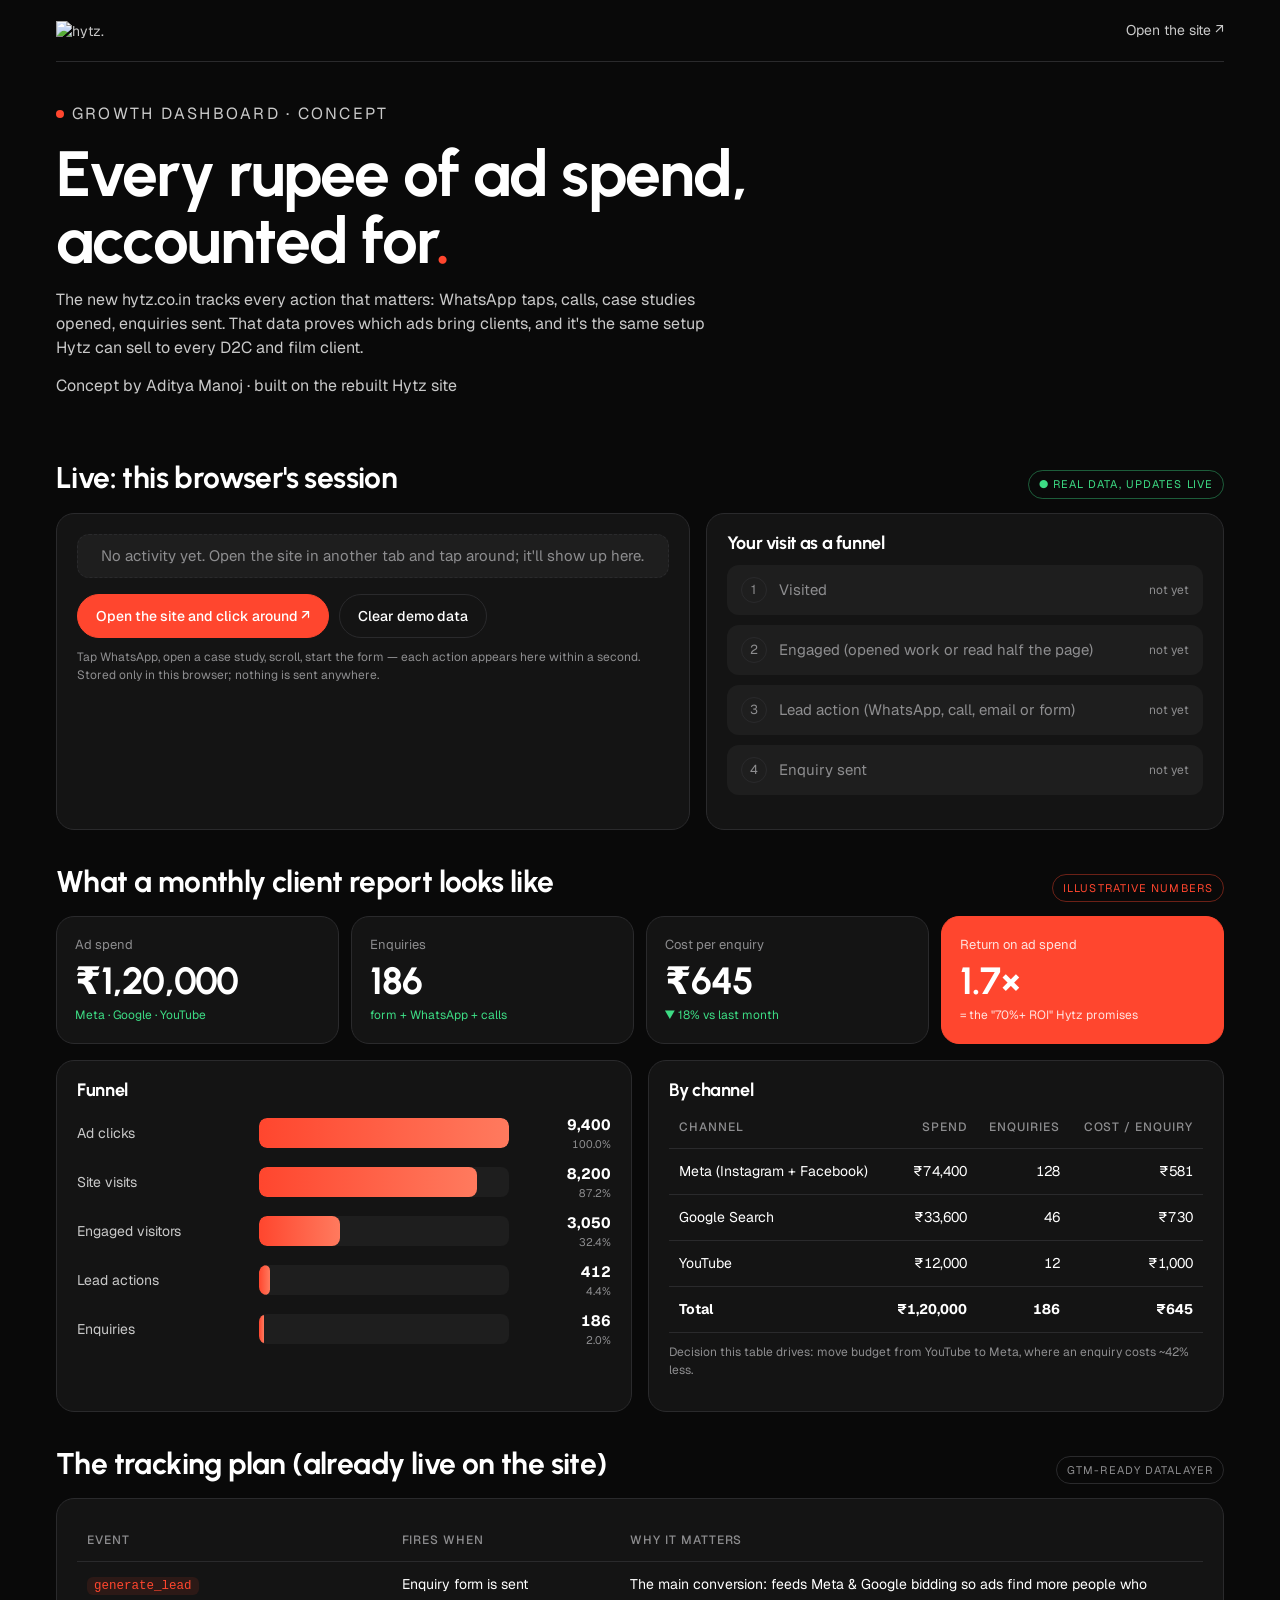
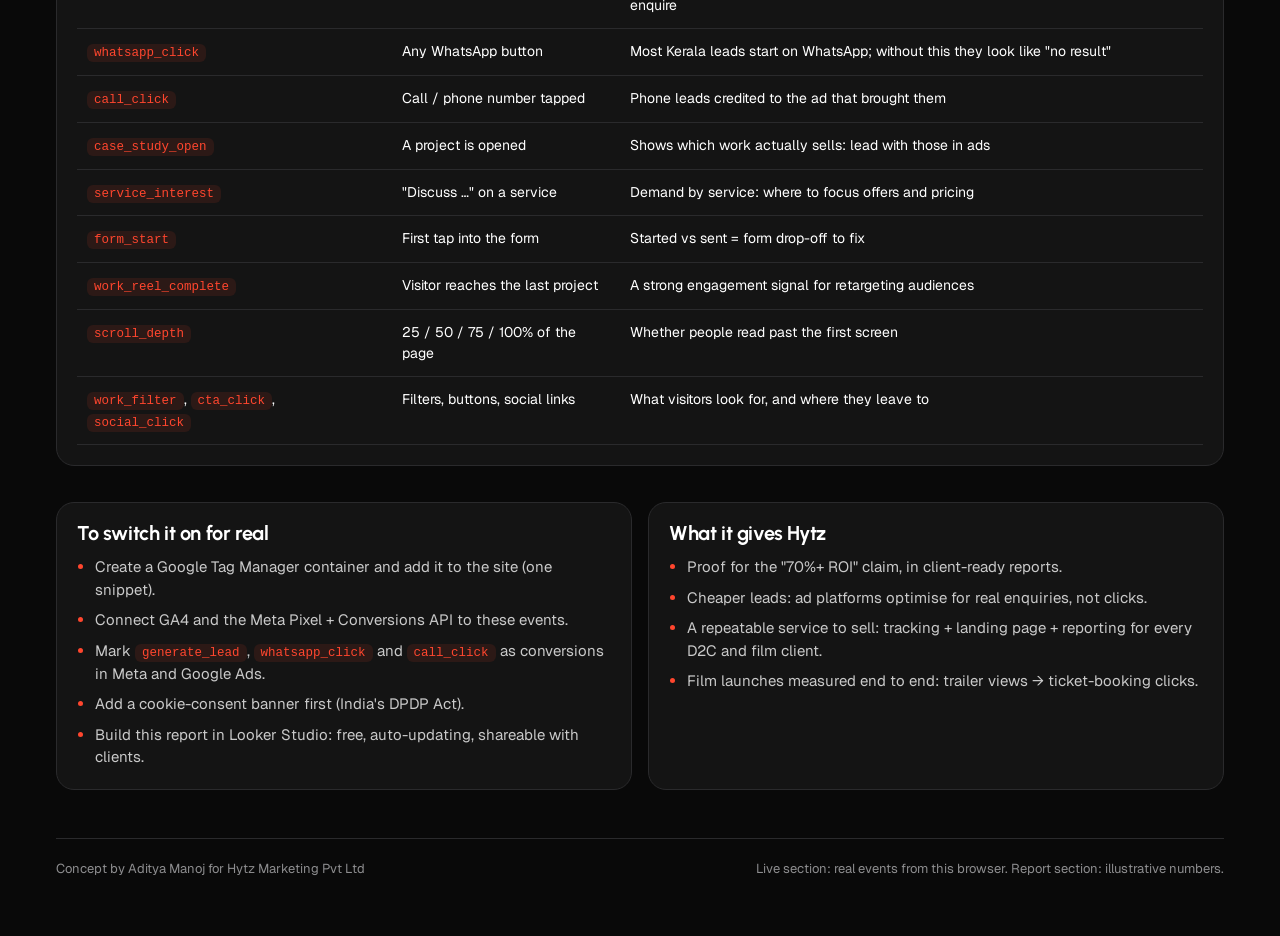
==== hytz-v2/growth/index.html @ fd7b6309 "Add event tracking and a growth dashboard concept page - main.js: track() pushes key actions to wind" ====
<!doctype html>
<html lang="en">
<head>
  <meta charset="utf-8">
  <meta name="viewport" content="width=device-width, initial-scale=1, viewport-fit=cover">
  <title>Hytz Growth Dashboard (concept)</title>
  <meta name="description" content="Concept: performance tracking and reporting for Hytz campaigns.">
  <meta name="robots" content="noindex, nofollow">
  <meta name="theme-color" content="#090909">
  <link rel="icon" href="/favicon.svg" type="image/svg+xml">
  <link rel="preconnect" href="https://fonts.googleapis.com">
  <link rel="preconnect" href="https://fonts.gstatic.com" crossorigin>
  <link href="https://fonts.googleapis.com/css2?family=Geist:wght@400;500;600&family=Urbanist:wght@600;700;800&display=swap" rel="stylesheet">
  <style>
    :root {
      --ink: #090909; --ink-2: #141414; --ink-3: #1e1e1e; --line: #2a2a2c; --grey: #8d8d8f; --soft: #c9c9c9;
      --white: #fff; --accent: #ff462e; --ok: #3ddc84;
      --f-display: "Urbanist", system-ui, sans-serif; --f-body: "Geist", system-ui, sans-serif;
    }
    * { box-sizing: border-box; }
    body { margin: 0; background: var(--ink); color: var(--white); font: 400 15px/1.5 var(--f-body); -webkit-font-smoothing: antialiased; }
    a { color: inherit; }
    h1, h2, h3 { font-family: var(--f-display); margin: 0; letter-spacing: -.02em; line-height: 1.05; }
    .wrap { max-width: 1200px; margin: 0 auto; padding: 0 max(16px, env(safe-area-inset-left)) 64px; }

    .top { display: flex; align-items: center; justify-content: space-between; gap: 16px; padding: 20px 0; border-bottom: 1px solid var(--line); }
    .top img { height: 20px; width: auto; display: block; }
    .top a { text-decoration: none; font-size: 14px; color: var(--soft); }
    .top a:hover { color: var(--white); }

    .hero { padding: 40px 0 28px; display: grid; gap: 14px; }
    .eyebrow { font-size: 12px; letter-spacing: .14em; text-transform: uppercase; color: var(--accent); display: flex; align-items: center; gap: 8px; }
    .rec { width: 8px; height: 8px; border-radius: 50%; background: var(--accent); animation: rec 1.4s steps(1) infinite; }
    @keyframes rec { 50% { opacity: .2; } }
    .hero h1 { font-size: clamp(34px, 6vw, 64px); font-weight: 700; }
    .hero h1 .dot { color: var(--accent); }
    .hero p { color: var(--soft); max-width: 62ch; margin: 0; font-size: 16px; }
    .byline { font-size: 13px; color: var(--grey); }

    .section { margin-top: 36px; }
    .section-head { display: flex; align-items: baseline; justify-content: space-between; gap: 12px; flex-wrap: wrap; margin-bottom: 14px; }
    .section-head h2 { font-size: clamp(22px, 3vw, 30px); font-weight: 700; }
    .tag { font-size: 11px; letter-spacing: .1em; text-transform: uppercase; padding: 5px 10px; border-radius: 99px; border: 1px solid var(--line); color: var(--grey); white-space: nowrap; }
    .tag--live { border-color: rgba(61, 220, 132, .4); color: var(--ok); }
    .tag--demo { border-color: rgba(255, 70, 46, .4); color: var(--accent); }

    .card { background: var(--ink-2); border: 1px solid var(--line); border-radius: 18px; padding: 20px; }

    /* live session */
    .live { display: grid; grid-template-columns: minmax(0, 1.1fr) minmax(0, .9fr); gap: 16px; }
    .live__actions { display: flex; gap: 10px; flex-wrap: wrap; margin-top: 16px; }
    .btn { display: inline-flex; align-items: center; gap: 8px; min-height: 44px; padding: 0 18px; border-radius: 99px; border: 1px solid var(--line); background: transparent; color: var(--white); font: 500 14px var(--f-body); text-decoration: none; cursor: pointer; }
    .btn--accent { background: var(--accent); border-color: var(--accent); }
    .btn:hover { border-color: var(--white); }
    .feed { list-style: none; margin: 0; padding: 0; max-height: 360px; overflow: auto; display: grid; gap: 8px; }
    .feed li { display: grid; grid-template-columns: 34px 1fr auto; gap: 10px; align-items: center; padding: 10px 12px; border-radius: 12px; background: var(--ink-3); animation: in .4s ease; }
    @keyframes in { from { opacity: 0; transform: translateY(-6px); } }
    .feed .ico { width: 34px; height: 34px; border-radius: 10px; display: grid; place-items: center; background: #262628; font-size: 16px; }
    .feed .ico.is-lead { background: var(--accent); }
    .feed b { font-weight: 600; display: block; font-size: 14px; }
    .feed span { color: var(--grey); font-size: 12px; }
    .feed time { color: var(--grey); font-size: 12px; font-variant-numeric: tabular-nums; }
    .empty { color: var(--grey); padding: 20px; text-align: center; border: 1px dashed var(--line); border-radius: 12px; }

    .steps { display: grid; gap: 10px; }
    .step { display: flex; align-items: center; gap: 12px; padding: 12px 14px; border-radius: 12px; background: var(--ink-3); color: var(--grey); }
    .step i { width: 26px; height: 26px; border-radius: 50%; border: 1.5px solid var(--line); display: grid; place-items: center; font-style: normal; font-size: 13px; flex: none; }
    .step.is-done { color: var(--white); }
    .step.is-done i { background: var(--ok); border-color: var(--ok); color: var(--ink); }
    .step small { margin-left: auto; font-size: 12px; color: var(--grey); }
    .counts { display: flex; gap: 8px; flex-wrap: wrap; margin-top: 14px; }
    .counts span { font-size: 12px; padding: 5px 10px; border-radius: 99px; background: var(--ink-3); color: var(--soft); }

    /* KPIs */
    .kpis { display: grid; grid-template-columns: repeat(4, minmax(0, 1fr)); gap: 12px; }
    .kpi { padding: 18px; }
    .kpi p { margin: 0; color: var(--grey); font-size: 13px; }
    .kpi strong { display: block; font: 700 clamp(26px, 3.4vw, 38px)/1.1 var(--f-display); margin-top: 6px; letter-spacing: -.02em; }
    .kpi em { font-style: normal; font-size: 12px; color: var(--ok); }
    .kpi--hero { background: var(--accent); border-color: var(--accent); }
    .kpi--hero p, .kpi--hero em { color: rgba(255, 255, 255, .85); }

    /* funnel */
    .funnel { display: grid; gap: 10px; }
    .frow { display: grid; grid-template-columns: 170px 1fr 90px; gap: 12px; align-items: center; }
    .frow label { font-size: 14px; color: var(--soft); }
    .bar { height: 30px; border-radius: 8px; background: var(--ink-3); overflow: hidden; }
    .bar i { display: block; height: 100%; border-radius: 8px; background: linear-gradient(90deg, var(--accent), #ff7a5e); width: 0; transition: width 1s cubic-bezier(.2, .7, .1, 1); }
    .frow b { text-align: right; font-variant-numeric: tabular-nums; }
    .frow small { display: block; text-align: right; color: var(--grey); font-weight: 400; font-size: 11px; }

    table { width: 100%; border-collapse: collapse; font-size: 14px; }
    th, td { text-align: left; padding: 12px 10px; border-bottom: 1px solid var(--line); vertical-align: top; }
    th { color: var(--grey); font-weight: 500; font-size: 12px; text-transform: uppercase; letter-spacing: .08em; }
    td.num { text-align: right; font-variant-numeric: tabular-nums; }
    th.num { text-align: right; }
    code { font-size: 12.5px; color: var(--accent); background: rgba(255, 70, 46, .1); padding: 2px 7px; border-radius: 6px; white-space: nowrap; }
    .scroll-x { overflow-x: auto; }

    .grid2 { display: grid; grid-template-columns: repeat(2, minmax(0, 1fr)); gap: 16px; }
    ul.points { margin: 0; padding-left: 18px; color: var(--soft); display: grid; gap: 8px; }
    ul.points li::marker { color: var(--accent); }
    .note { margin-top: 10px; color: var(--grey); font-size: 12px; }

    footer { margin-top: 48px; padding-top: 20px; border-top: 1px solid var(--line); color: var(--grey); font-size: 13px; display: flex; justify-content: space-between; gap: 12px; flex-wrap: wrap; }

    @media (max-width: 860px) {
      .live, .grid2 { grid-template-columns: 1fr; }
      .kpis { grid-template-columns: repeat(2, minmax(0, 1fr)); }
      .frow { grid-template-columns: 110px 1fr 70px; }
    }
    @media (prefers-reduced-motion: reduce) { * { animation: none !important; transition: none !important; } }
  </style>
</head>
<body>
  <div class="wrap">
    <header class="top">
      <a href="/" aria-label="Hytz home"><img src="https://framerusercontent.com/images/5ZWQ4p34dkx8G4dbK6lMGBMvXO4.png" alt="hytz." width="554" height="110"></a>
      <a href="/" target="_blank" rel="noopener">Open the site ↗</a>
    </header>

    <section class="hero">
      <p class="eyebrow"><span class="rec" aria-hidden="true"></span> Growth dashboard · concept</p>
      <h1>Every rupee of ad spend,<br>accounted for<span class="dot">.</span></h1>
      <p>The new hytz.co.in tracks every action that matters: WhatsApp taps, calls, case studies opened, enquiries sent. That data proves which ads bring clients, and it's the same setup Hytz can sell to every D2C and film client.</p>
      <p class="byline">Concept by Aditya Manoj · built on the rebuilt Hytz site</p>
    </section>

    <!-- 1. LIVE -->
    <section class="section">
      <div class="section-head">
        <h2>Live: this browser's session</h2>
        <span class="tag tag--live">● Real data, updates live</span>
      </div>
      <div class="live">
        <div class="card">
          <ul class="feed" data-feed></ul>
          <div class="live__actions">
            <a class="btn btn--accent" href="/" target="_blank" rel="noopener">Open the site and click around ↗</a>
            <button class="btn" type="button" data-clear>Clear demo data</button>
          </div>
          <p class="note">Tap WhatsApp, open a case study, scroll, start the form — each action appears here within a second. Stored only in this browser; nothing is sent anywhere.</p>
        </div>
        <div class="card">
          <h3 style="font-size:18px;margin-bottom:12px">Your visit as a funnel</h3>
          <div class="steps" data-steps></div>
          <div class="counts" data-counts></div>
        </div>
      </div>
    </section>

    <!-- 2. ILLUSTRATIVE MONTH -->
    <section class="section">
      <div class="section-head">
        <h2>What a monthly client report looks like</h2>
        <span class="tag tag--demo">Illustrative numbers</span>
      </div>
      <div class="kpis">
        <div class="card kpi"><p>Ad spend</p><strong>₹1,20,000</strong><em>Meta · Google · YouTube</em></div>
        <div class="card kpi"><p>Enquiries</p><strong>186</strong><em>form + WhatsApp + calls</em></div>
        <div class="card kpi"><p>Cost per enquiry</p><strong>₹645</strong><em>▼ 18% vs last month</em></div>
        <div class="card kpi kpi--hero"><p>Return on ad spend</p><strong>1.7×</strong><em>= the "70%+ ROI" Hytz promises</em></div>
      </div>

      <div class="grid2" style="margin-top:16px">
        <div class="card">
          <h3 style="font-size:18px;margin-bottom:14px">Funnel</h3>
          <div class="funnel" data-funnel></div>
        </div>
        <div class="card scroll-x">
          <h3 style="font-size:18px;margin-bottom:6px">By channel</h3>
          <table>
            <thead><tr><th>Channel</th><th class="num">Spend</th><th class="num">Enquiries</th><th class="num">Cost / enquiry</th></tr></thead>
            <tbody>
              <tr><td>Meta (Instagram + Facebook)</td><td class="num">₹74,400</td><td class="num">128</td><td class="num">₹581</td></tr>
              <tr><td>Google Search</td><td class="num">₹33,600</td><td class="num">46</td><td class="num">₹730</td></tr>
              <tr><td>YouTube</td><td class="num">₹12,000</td><td class="num">12</td><td class="num">₹1,000</td></tr>
              <tr><td><b>Total</b></td><td class="num"><b>₹1,20,000</b></td><td class="num"><b>186</b></td><td class="num"><b>₹645</b></td></tr>
            </tbody>
          </table>
          <p class="note">Decision this table drives: move budget from YouTube to Meta, where an enquiry costs ~42% less.</p>
        </div>
      </div>
    </section>

    <!-- 3. TRACKING PLAN -->
    <section class="section">
      <div class="section-head">
        <h2>The tracking plan (already live on the site)</h2>
        <span class="tag">GTM-ready dataLayer</span>
      </div>
      <div class="card scroll-x">
        <table>
          <thead><tr><th>Event</th><th>Fires when</th><th>Why it matters</th></tr></thead>
          <tbody>
            <tr><td><code>generate_lead</code></td><td>Enquiry form is sent</td><td>The main conversion: feeds Meta &amp; Google bidding so ads find more people who enquire</td></tr>
            <tr><td><code>whatsapp_click</code></td><td>Any WhatsApp button</td><td>Most Kerala leads start on WhatsApp; without this they look like "no result"</td></tr>
            <tr><td><code>call_click</code></td><td>Call / phone number tapped</td><td>Phone leads credited to the ad that brought them</td></tr>
            <tr><td><code>case_study_open</code></td><td>A project is opened</td><td>Shows which work actually sells: lead with those in ads</td></tr>
            <tr><td><code>service_interest</code></td><td>"Discuss …" on a service</td><td>Demand by service: where to focus offers and pricing</td></tr>
            <tr><td><code>form_start</code></td><td>First tap into the form</td><td>Started vs sent = form drop-off to fix</td></tr>
            <tr><td><code>work_reel_complete</code></td><td>Visitor reaches the last project</td><td>A strong engagement signal for retargeting audiences</td></tr>
            <tr><td><code>scroll_depth</code></td><td>25 / 50 / 75 / 100% of the page</td><td>Whether people read past the first screen</td></tr>
            <tr><td><code>work_filter</code>, <code>cta_click</code>, <code>social_click</code></td><td>Filters, buttons, social links</td><td>What visitors look for, and where they leave to</td></tr>
          </tbody>
        </table>
      </div>
    </section>

    <!-- 4. NEXT -->
    <section class="section grid2">
      <div class="card">
        <h3 style="font-size:20px;margin-bottom:12px">To switch it on for real</h3>
        <ul class="points">
          <li>Create a Google Tag Manager container and add it to the site (one snippet).</li>
          <li>Connect GA4 and the Meta Pixel + Conversions API to these events.</li>
          <li>Mark <code>generate_lead</code>, <code>whatsapp_click</code> and <code>call_click</code> as conversions in Meta and Google Ads.</li>
          <li>Add a cookie-consent banner first (India's DPDP Act).</li>
          <li>Build this report in Looker Studio: free, auto-updating, shareable with clients.</li>
        </ul>
      </div>
      <div class="card">
        <h3 style="font-size:20px;margin-bottom:12px">What it gives Hytz</h3>
        <ul class="points">
          <li>Proof for the "70%+ ROI" claim, in client-ready reports.</li>
          <li>Cheaper leads: ad platforms optimise for real enquiries, not clicks.</li>
          <li>A repeatable service to sell: tracking + landing page + reporting for every D2C and film client.</li>
          <li>Film launches measured end to end: trailer views → ticket-booking clicks.</li>
        </ul>
      </div>
    </section>

    <footer>
      <span>Concept by Aditya Manoj for Hytz Marketing Pvt Ltd</span>
      <span>Live section: real events from this browser. Report section: illustrative numbers.</span>
    </footer>
  </div>

  <script>
    // ---- illustrative funnel (consistent with the KPI tiles: 186 enquiries)
    const FUNNEL = [
      ["Ad clicks", 9400], ["Site visits", 8200], ["Engaged visitors", 3050], ["Lead actions", 412], ["Enquiries", 186],
    ];
    const fEl = document.querySelector("[data-funnel]");
    fEl.innerHTML = FUNNEL.map(([name, n], i) => {
      const pct = (n / FUNNEL[0][1]) * 100;
      const step = i ? ` · ${((n / FUNNEL[i - 1][1]) * 100).toFixed(0)}% of previous` : "";
      return `<div class="frow"><label>${name}</label><div class="bar"><i style="--w:${Math.max(pct, 2).toFixed(1)}%"></i></div><b>${n.toLocaleString("en-IN")}<small>${pct.toFixed(1)}%${step ? "" : ""}</small></b></div>`;
    }).join("");
    requestAnimationFrame(() => fEl.querySelectorAll(".bar i").forEach(i => { i.style.width = i.style.getPropertyValue("--w"); }));
    setTimeout(() => fEl.querySelectorAll(".bar i").forEach(i => { i.style.width = i.style.getPropertyValue("--w"); }), 50);

    // ---- live session (reads the events the site writes to this browser's localStorage)
    const LABEL = {
      page_view: ["👁", "Page viewed", e => e.page === "/" ? "Homepage" : e.page],
      scroll_depth: ["↓", "Scrolled", e => `${e.percent}% of the page`],
      case_study_open: ["🎬", "Case study opened", e => e.project],
      work_filter: ["⧉", "Work filtered", e => e.filter],
      work_reel_complete: ["★", "Watched the whole work reel", e => `${e.projects} projects`],
      service_interest: ["◎", "Interested in a service", e => e.service],
      form_start: ["✎", "Started the enquiry form", () => "Contact section"],
      generate_lead: ["✓", "Enquiry sent", e => e.services, true],
      whatsapp_click: ["💬", "WhatsApp tapped", e => e.label, true],
      call_click: ["📞", "Call tapped", e => e.label, true],
      email_click: ["✉", "Email tapped", e => e.label, true],
      social_click: ["↗", "Social link", e => e.network],
      cta_click: ["→", "Button", e => e.label],
    };
    const read = () => { try { return JSON.parse(localStorage.getItem("hytz_events") || "[]"); } catch { return []; } };
    const esc = s => String(s ?? "").replace(/[&<>"]/g, c => ({ "&": "&amp;", "<": "&lt;", ">": "&gt;", '"': "&quot;" }[c]));
    const time = t => new Date(t).toLocaleTimeString("en-IN", { hour: "2-digit", minute: "2-digit", second: "2-digit" });
    let lastLen = -1;
    function render() {
      const ev = read().filter(e => e.page !== "/growth/");
      if (ev.length === lastLen) return;
      lastLen = ev.length;
      const feed = document.querySelector("[data-feed]");
      feed.innerHTML = ev.length ? ev.slice(-40).reverse().map(e => {
        const [ico, title, detail, lead] = LABEL[e.event] || ["•", e.event, () => ""];
        return `<li><span class="ico${lead ? " is-lead" : ""}" aria-hidden="true">${ico}</span><div><b>${esc(title)}</b><span>${esc(detail(e))}</span></div><time>${time(e.t)}</time></li>`;
      }).join("") : `<li class="empty" style="display:block">No activity yet. Open the site in another tab and tap around; it'll show up here.</li>`;
      const has = n => ev.some(e => n.includes(e.event));
      const steps = [
        ["Visited", has(["page_view"])],
        ["Engaged (opened work or read half the page)", has(["case_study_open", "work_reel_complete"]) || ev.some(e => e.event === "scroll_depth" && e.percent >= 50)],
        ["Lead action (WhatsApp, call, email or form)", has(["whatsapp_click", "call_click", "email_click", "form_start"])],
        ["Enquiry sent", has(["generate_lead"])],
      ];
      document.querySelector("[data-steps]").innerHTML = steps.map(([t, done], i) =>
        `<div class="step${done ? " is-done" : ""}"><i>${done ? "✓" : i + 1}</i>${t}<small>${done ? "done" : "not yet"}</small></div>`).join("");
      const counts = {};
      ev.forEach(e => { counts[e.event] = (counts[e.event] || 0) + 1; });
      document.querySelector("[data-counts]").innerHTML = Object.entries(counts).map(([k, v]) => `<span>${esc(k)} × ${v}</span>`).join("");
    }
    render();
    addEventListener("storage", e => { if (e.key === "hytz_events") render(); });
    setInterval(render, 1000);
    document.querySelector("[data-clear]").addEventListener("click", () => { try { localStorage.removeItem("hytz_events"); } catch {} lastLen = -1; render(); });
  </script>
</body>
</html>
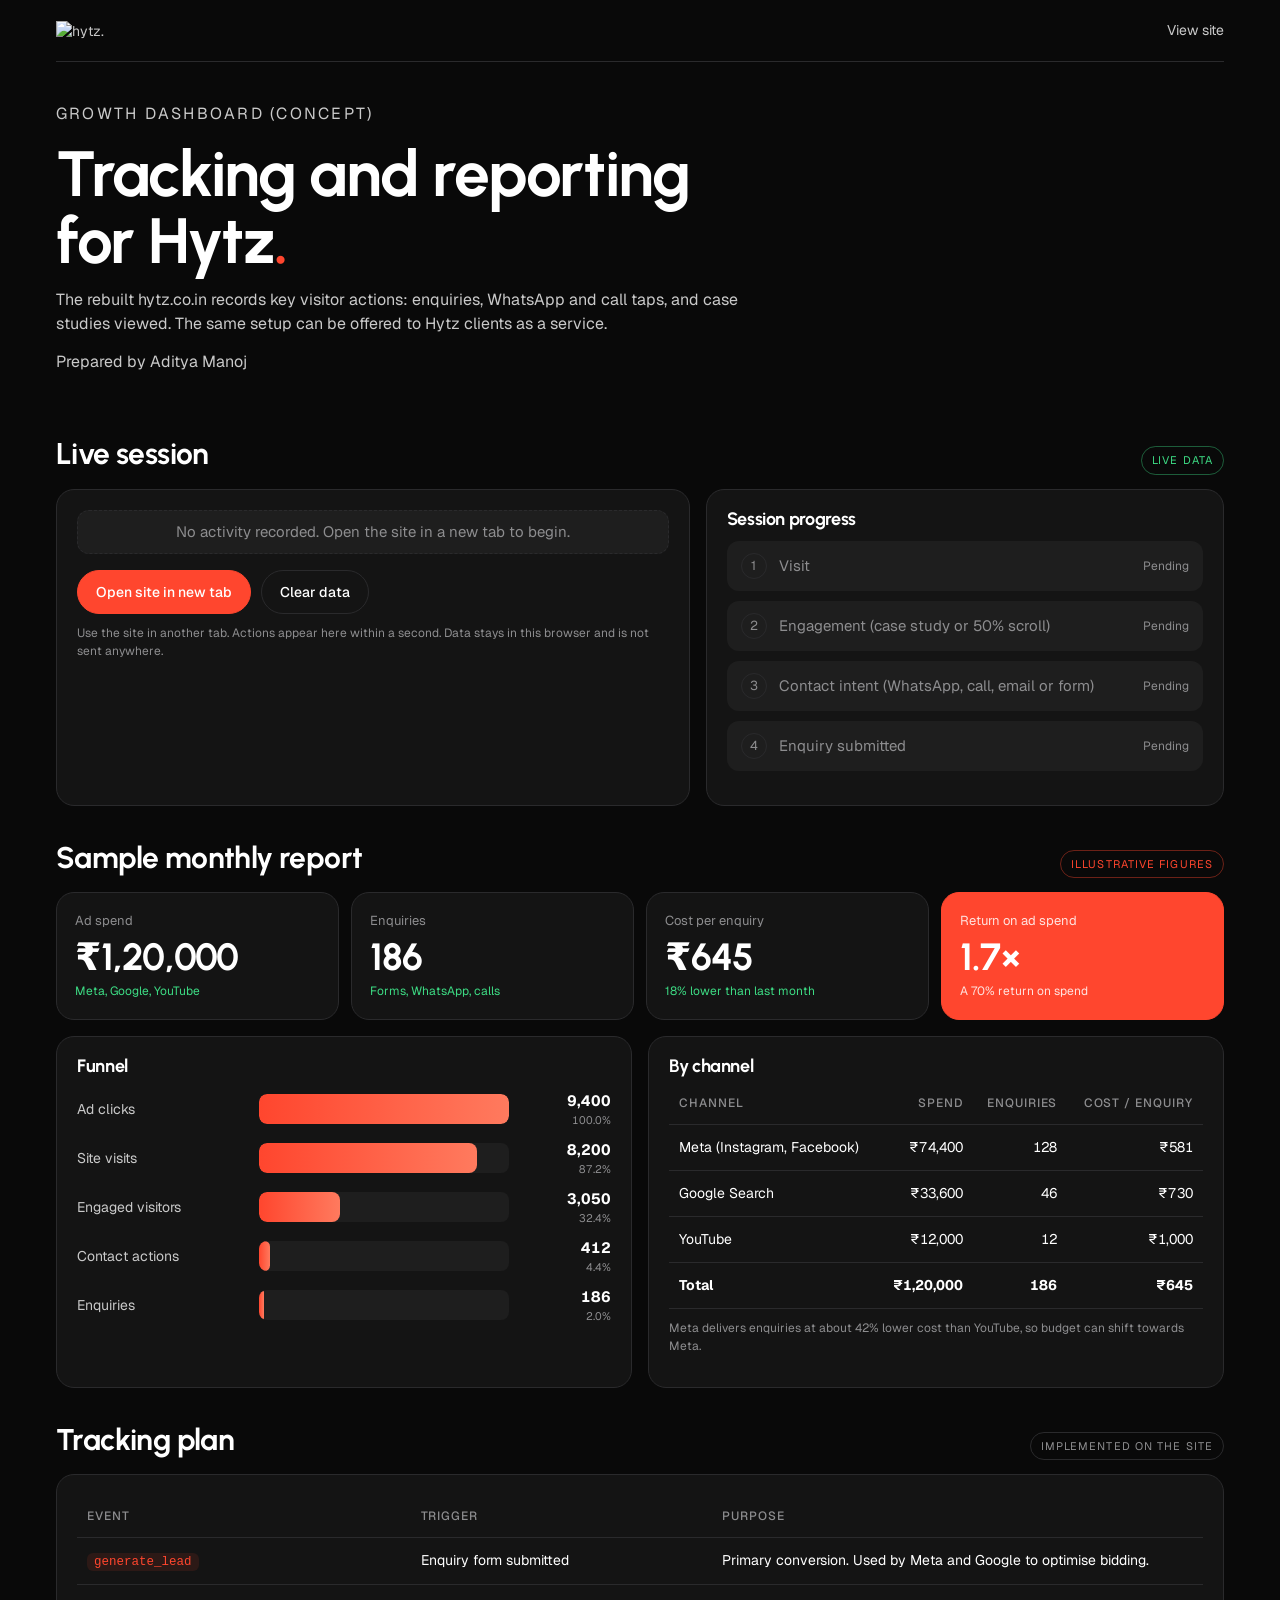
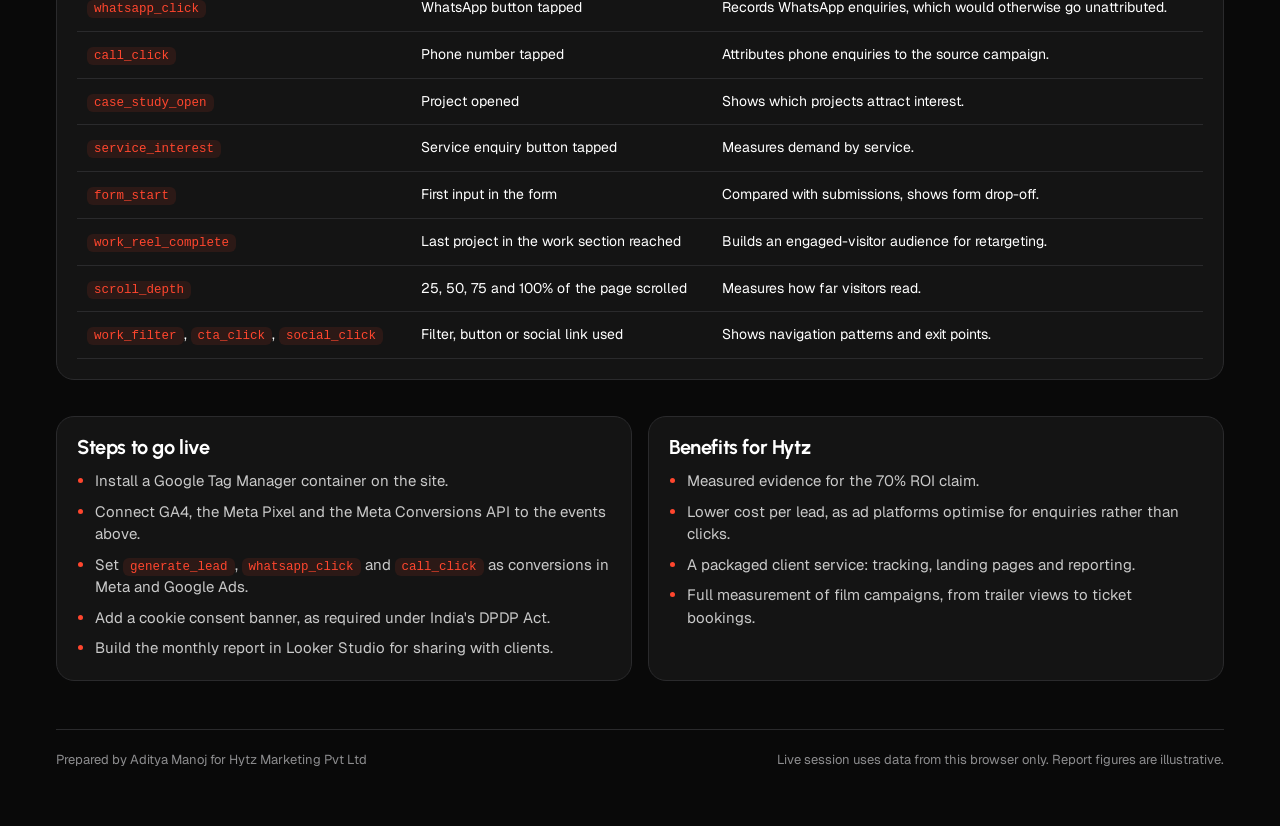
==== commit 4b7b56ed: "Growth page: plain, professional copy; remove emojis and symbols Feed icons replaced with a status d" ====
--- a/hytz-v2/growth/index.html
+++ b/hytz-v2/growth/index.html
@@ -30,8 +30,7 @@
 
     .hero { padding: 40px 0 28px; display: grid; gap: 14px; }
     .eyebrow { font-size: 12px; letter-spacing: .14em; text-transform: uppercase; color: var(--accent); display: flex; align-items: center; gap: 8px; }
-    .rec { width: 8px; height: 8px; border-radius: 50%; background: var(--accent); animation: rec 1.4s steps(1) infinite; }
-    @keyframes rec { 50% { opacity: .2; } }
+
     .hero h1 { font-size: clamp(34px, 6vw, 64px); font-weight: 700; }
     .hero h1 .dot { color: var(--accent); }
     .hero p { color: var(--soft); max-width: 62ch; margin: 0; font-size: 16px; }
@@ -53,9 +52,9 @@
     .btn--accent { background: var(--accent); border-color: var(--accent); }
     .btn:hover { border-color: var(--white); }
     .feed { list-style: none; margin: 0; padding: 0; max-height: 360px; overflow: auto; display: grid; gap: 8px; }
-    .feed li { display: grid; grid-template-columns: 34px 1fr auto; gap: 10px; align-items: center; padding: 10px 12px; border-radius: 12px; background: var(--ink-3); animation: in .4s ease; }
+    .feed li { display: grid; grid-template-columns: 10px 1fr auto; gap: 10px; align-items: center; padding: 10px 12px; border-radius: 12px; background: var(--ink-3); animation: in .4s ease; }
     @keyframes in { from { opacity: 0; transform: translateY(-6px); } }
-    .feed .ico { width: 34px; height: 34px; border-radius: 10px; display: grid; place-items: center; background: #262628; font-size: 16px; }
+    .feed .ico { width: 8px; height: 8px; border-radius: 50%; background: #5a5a5c; }
     .feed .ico.is-lead { background: var(--accent); }
     .feed b { font-weight: 600; display: block; font-size: 14px; }
     .feed span { color: var(--grey); font-size: 12px; }
@@ -109,6 +108,47 @@
       .kpis { grid-template-columns: repeat(2, minmax(0, 1fr)); }
       .frow { grid-template-columns: 110px 1fr 70px; }
     }
+    /* ---- phones ---- */
+    @media (max-width: 600px) {
+      .br-wide { display: none; }
+      .hero { padding-top: 28px; }
+      .hero h1 { font-size: clamp(32px, 9.5vw, 40px); }
+      .hero p { font-size: 15px; }
+      .section { margin-top: 30px; }
+      .section-head { flex-direction: column; align-items: flex-start; gap: 8px; }
+      .card { padding: 16px; border-radius: 16px; }
+      .live__actions { flex-direction: column; }
+      .live__actions .btn { justify-content: center; width: 100%; min-height: 48px; }
+      .feed { max-height: 300px; }
+      .feed li { grid-template-columns: 10px 1fr; padding: 10px 12px; }
+      .feed time { grid-column: 2; font-size: 11px; margin-top: -4px; }
+      .step { font-size: 14px; padding: 11px 12px; }
+      .step small { display: none; }
+      .kpis { gap: 10px; }
+      .kpi { padding: 14px; }
+      .kpi strong { font-size: 24px; }
+      .kpi em { display: block; margin-top: 4px; line-height: 1.3; }
+      /* funnel: label above its bar */
+      .frow { grid-template-columns: 1fr auto; grid-template-areas: "label num" "bar bar"; gap: 6px 10px; }
+      .frow label { grid-area: label; }
+      .frow b { grid-area: num; }
+      .frow b small { display: inline; margin-left: 6px; }
+      .frow .bar { grid-area: bar; height: 22px; }
+      /* tables become stacked cards */
+      .scroll-x { overflow: visible; }
+      table.stack thead { display: none; }
+      table.stack, table.stack tbody, table.stack tr, table.stack td { display: block; width: 100%; }
+      table.stack tr { padding: 12px 0; border-bottom: 1px solid var(--line); }
+      table.stack td { border: 0; padding: 3px 0; text-align: left; display: flex; justify-content: space-between; gap: 12px; }
+      table.stack td::before { content: attr(data-label); color: var(--grey); font-size: 12px; flex: none; }
+      table.stack td:first-child { font-weight: 600; }
+      table.stack td:first-child::before { display: none; }
+      table.stack tr.total td:first-child { color: var(--accent); }
+      table.stack--plan td { display: block; }
+      table.stack--plan td::before { display: block; margin-bottom: 2px; }
+      table.stack--plan td:first-child { margin-bottom: 4px; }
+      footer { flex-direction: column; }
+    }
     @media (prefers-reduced-motion: reduce) { * { animation: none !important; transition: none !important; } }
   </style>
 </head>
@@ -116,50 +156,50 @@
   <div class="wrap">
     <header class="top">
       <a href="/" aria-label="Hytz home"><img src="https://framerusercontent.com/images/5ZWQ4p34dkx8G4dbK6lMGBMvXO4.png" alt="hytz." width="554" height="110"></a>
-      <a href="/" target="_blank" rel="noopener">Open the site ↗</a>
+      <a href="/" target="_blank" rel="noopener">View site</a>
     </header>
 
     <section class="hero">
-      <p class="eyebrow"><span class="rec" aria-hidden="true"></span> Growth dashboard · concept</p>
-      <h1>Every rupee of ad spend,<br>accounted for<span class="dot">.</span></h1>
-      <p>The new hytz.co.in tracks every action that matters: WhatsApp taps, calls, case studies opened, enquiries sent. That data proves which ads bring clients, and it's the same setup Hytz can sell to every D2C and film client.</p>
-      <p class="byline">Concept by Aditya Manoj · built on the rebuilt Hytz site</p>
+      <p class="eyebrow">Growth dashboard (concept)</p>
+      <h1>Tracking and reporting<br class="br-wide"> for Hytz<span class="dot">.</span></h1>
+      <p>The rebuilt hytz.co.in records key visitor actions: enquiries, WhatsApp and call taps, and case studies viewed. The same setup can be offered to Hytz clients as a service.</p>
+      <p class="byline">Prepared by Aditya Manoj</p>
     </section>
 
     <!-- 1. LIVE -->
     <section class="section">
       <div class="section-head">
-        <h2>Live: this browser's session</h2>
-        <span class="tag tag--live">● Real data, updates live</span>
+        <h2>Live session</h2>
+        <span class="tag tag--live">Live data</span>
       </div>
       <div class="live">
         <div class="card">
           <ul class="feed" data-feed></ul>
           <div class="live__actions">
-            <a class="btn btn--accent" href="/" target="_blank" rel="noopener">Open the site and click around ↗</a>
-            <button class="btn" type="button" data-clear>Clear demo data</button>
+            <a class="btn btn--accent" href="/" target="_blank" rel="noopener">Open site in new tab</a>
+            <button class="btn" type="button" data-clear>Clear data</button>
           </div>
-          <p class="note">Tap WhatsApp, open a case study, scroll, start the form — each action appears here within a second. Stored only in this browser; nothing is sent anywhere.</p>
+          <p class="note">Use the site in another tab. Actions appear here within a second. Data stays in this browser and is not sent anywhere.</p>
         </div>
         <div class="card">
-          <h3 style="font-size:18px;margin-bottom:12px">Your visit as a funnel</h3>
+          <h3 style="font-size:18px;margin-bottom:12px">Session progress</h3>
           <div class="steps" data-steps></div>
           <div class="counts" data-counts></div>
         </div>
       </div>
     </section>
 
-    <!-- 2. ILLUSTRATIVE MONTH -->
+    <!-- 2. SAMPLE MONTH -->
     <section class="section">
       <div class="section-head">
-        <h2>What a monthly client report looks like</h2>
-        <span class="tag tag--demo">Illustrative numbers</span>
+        <h2>Sample monthly report</h2>
+        <span class="tag tag--demo">Illustrative figures</span>
       </div>
       <div class="kpis">
-        <div class="card kpi"><p>Ad spend</p><strong>₹1,20,000</strong><em>Meta · Google · YouTube</em></div>
-        <div class="card kpi"><p>Enquiries</p><strong>186</strong><em>form + WhatsApp + calls</em></div>
-        <div class="card kpi"><p>Cost per enquiry</p><strong>₹645</strong><em>▼ 18% vs last month</em></div>
-        <div class="card kpi kpi--hero"><p>Return on ad spend</p><strong>1.7×</strong><em>= the "70%+ ROI" Hytz promises</em></div>
+        <div class="card kpi"><p>Ad spend</p><strong>₹1,20,000</strong><em>Meta, Google, YouTube</em></div>
+        <div class="card kpi"><p>Enquiries</p><strong>186</strong><em>Forms, WhatsApp, calls</em></div>
+        <div class="card kpi"><p>Cost per enquiry</p><strong>₹645</strong><em>18% lower than last month</em></div>
+        <div class="card kpi kpi--hero"><p>Return on ad spend</p><strong>1.7×</strong><em>A 70% return on spend</em></div>
       </div>
 
       <div class="grid2" style="margin-top:16px">
@@ -169,16 +209,16 @@
         </div>
         <div class="card scroll-x">
           <h3 style="font-size:18px;margin-bottom:6px">By channel</h3>
-          <table>
+          <table class="stack">
             <thead><tr><th>Channel</th><th class="num">Spend</th><th class="num">Enquiries</th><th class="num">Cost / enquiry</th></tr></thead>
             <tbody>
-              <tr><td>Meta (Instagram + Facebook)</td><td class="num">₹74,400</td><td class="num">128</td><td class="num">₹581</td></tr>
-              <tr><td>Google Search</td><td class="num">₹33,600</td><td class="num">46</td><td class="num">₹730</td></tr>
-              <tr><td>YouTube</td><td class="num">₹12,000</td><td class="num">12</td><td class="num">₹1,000</td></tr>
-              <tr><td><b>Total</b></td><td class="num"><b>₹1,20,000</b></td><td class="num"><b>186</b></td><td class="num"><b>₹645</b></td></tr>
+              <tr><td data-label="Channel">Meta (Instagram, Facebook)</td><td class="num" data-label="Spend">₹74,400</td><td class="num" data-label="Enquiries">128</td><td class="num" data-label="Cost / enquiry">₹581</td></tr>
+              <tr><td data-label="Channel">Google Search</td><td class="num" data-label="Spend">₹33,600</td><td class="num" data-label="Enquiries">46</td><td class="num" data-label="Cost / enquiry">₹730</td></tr>
+              <tr><td data-label="Channel">YouTube</td><td class="num" data-label="Spend">₹12,000</td><td class="num" data-label="Enquiries">12</td><td class="num" data-label="Cost / enquiry">₹1,000</td></tr>
+              <tr class="total"><td data-label="Channel"><b>Total</b></td><td class="num" data-label="Spend"><b>₹1,20,000</b></td><td class="num" data-label="Enquiries"><b>186</b></td><td class="num" data-label="Cost / enquiry"><b>₹645</b></td></tr>
             </tbody>
           </table>
-          <p class="note">Decision this table drives: move budget from YouTube to Meta, where an enquiry costs ~42% less.</p>
+          <p class="note">Meta delivers enquiries at about 42% lower cost than YouTube, so budget can shift towards Meta.</p>
         </div>
       </div>
     </section>
@@ -186,22 +226,22 @@
     <!-- 3. TRACKING PLAN -->
     <section class="section">
       <div class="section-head">
-        <h2>The tracking plan (already live on the site)</h2>
-        <span class="tag">GTM-ready dataLayer</span>
+        <h2>Tracking plan</h2>
+        <span class="tag">Implemented on the site</span>
       </div>
       <div class="card scroll-x">
-        <table>
-          <thead><tr><th>Event</th><th>Fires when</th><th>Why it matters</th></tr></thead>
+        <table class="stack stack--plan">
+          <thead><tr><th>Event</th><th>Trigger</th><th>Purpose</th></tr></thead>
           <tbody>
-            <tr><td><code>generate_lead</code></td><td>Enquiry form is sent</td><td>The main conversion: feeds Meta &amp; Google bidding so ads find more people who enquire</td></tr>
-            <tr><td><code>whatsapp_click</code></td><td>Any WhatsApp button</td><td>Most Kerala leads start on WhatsApp; without this they look like "no result"</td></tr>
-            <tr><td><code>call_click</code></td><td>Call / phone number tapped</td><td>Phone leads credited to the ad that brought them</td></tr>
-            <tr><td><code>case_study_open</code></td><td>A project is opened</td><td>Shows which work actually sells: lead with those in ads</td></tr>
-            <tr><td><code>service_interest</code></td><td>"Discuss …" on a service</td><td>Demand by service: where to focus offers and pricing</td></tr>
-            <tr><td><code>form_start</code></td><td>First tap into the form</td><td>Started vs sent = form drop-off to fix</td></tr>
-            <tr><td><code>work_reel_complete</code></td><td>Visitor reaches the last project</td><td>A strong engagement signal for retargeting audiences</td></tr>
-            <tr><td><code>scroll_depth</code></td><td>25 / 50 / 75 / 100% of the page</td><td>Whether people read past the first screen</td></tr>
-            <tr><td><code>work_filter</code>, <code>cta_click</code>, <code>social_click</code></td><td>Filters, buttons, social links</td><td>What visitors look for, and where they leave to</td></tr>
+            <tr><td data-label="Event"><code>generate_lead</code></td><td data-label="Trigger">Enquiry form submitted</td><td data-label="Purpose">Primary conversion. Used by Meta and Google to optimise bidding.</td></tr>
+            <tr><td data-label="Event"><code>whatsapp_click</code></td><td data-label="Trigger">WhatsApp button tapped</td><td data-label="Purpose">Records WhatsApp enquiries, which would otherwise go unattributed.</td></tr>
+            <tr><td data-label="Event"><code>call_click</code></td><td data-label="Trigger">Phone number tapped</td><td data-label="Purpose">Attributes phone enquiries to the source campaign.</td></tr>
+            <tr><td data-label="Event"><code>case_study_open</code></td><td data-label="Trigger">Project opened</td><td data-label="Purpose">Shows which projects attract interest.</td></tr>
+            <tr><td data-label="Event"><code>service_interest</code></td><td data-label="Trigger">Service enquiry button tapped</td><td data-label="Purpose">Measures demand by service.</td></tr>
+            <tr><td data-label="Event"><code>form_start</code></td><td data-label="Trigger">First input in the form</td><td data-label="Purpose">Compared with submissions, shows form drop-off.</td></tr>
+            <tr><td data-label="Event"><code>work_reel_complete</code></td><td data-label="Trigger">Last project in the work section reached</td><td data-label="Purpose">Builds an engaged-visitor audience for retargeting.</td></tr>
+            <tr><td data-label="Event"><code>scroll_depth</code></td><td data-label="Trigger">25, 50, 75 and 100% of the page scrolled</td><td data-label="Purpose">Measures how far visitors read.</td></tr>
+            <tr><td data-label="Event"><code>work_filter</code>, <code>cta_click</code>, <code>social_click</code></td><td data-label="Trigger">Filter, button or social link used</td><td data-label="Purpose">Shows navigation patterns and exit points.</td></tr>
           </tbody>
         </table>
       </div>
@@ -210,64 +250,65 @@
     <!-- 4. NEXT -->
     <section class="section grid2">
       <div class="card">
-        <h3 style="font-size:20px;margin-bottom:12px">To switch it on for real</h3>
+        <h3 style="font-size:20px;margin-bottom:12px">Steps to go live</h3>
         <ul class="points">
-          <li>Create a Google Tag Manager container and add it to the site (one snippet).</li>
-          <li>Connect GA4 and the Meta Pixel + Conversions API to these events.</li>
-          <li>Mark <code>generate_lead</code>, <code>whatsapp_click</code> and <code>call_click</code> as conversions in Meta and Google Ads.</li>
-          <li>Add a cookie-consent banner first (India's DPDP Act).</li>
-          <li>Build this report in Looker Studio: free, auto-updating, shareable with clients.</li>
+          <li>Install a Google Tag Manager container on the site.</li>
+          <li>Connect GA4, the Meta Pixel and the Meta Conversions API to the events above.</li>
+          <li>Set <code>generate_lead</code>, <code>whatsapp_click</code> and <code>call_click</code> as conversions in Meta and Google Ads.</li>
+          <li>Add a cookie consent banner, as required under India's DPDP Act.</li>
+          <li>Build the monthly report in Looker Studio for sharing with clients.</li>
         </ul>
       </div>
       <div class="card">
-        <h3 style="font-size:20px;margin-bottom:12px">What it gives Hytz</h3>
+        <h3 style="font-size:20px;margin-bottom:12px">Benefits for Hytz</h3>
         <ul class="points">
-          <li>Proof for the "70%+ ROI" claim, in client-ready reports.</li>
-          <li>Cheaper leads: ad platforms optimise for real enquiries, not clicks.</li>
-          <li>A repeatable service to sell: tracking + landing page + reporting for every D2C and film client.</li>
-          <li>Film launches measured end to end: trailer views → ticket-booking clicks.</li>
+          <li>Measured evidence for the 70% ROI claim.</li>
+          <li>Lower cost per lead, as ad platforms optimise for enquiries rather than clicks.</li>
+          <li>A packaged client service: tracking, landing pages and reporting.</li>
+          <li>Full measurement of film campaigns, from trailer views to ticket bookings.</li>
         </ul>
       </div>
     </section>
 
     <footer>
-      <span>Concept by Aditya Manoj for Hytz Marketing Pvt Ltd</span>
-      <span>Live section: real events from this browser. Report section: illustrative numbers.</span>
+      <span>Prepared by Aditya Manoj for Hytz Marketing Pvt Ltd</span>
+      <span>Live session uses data from this browser only. Report figures are illustrative.</span>
     </footer>
   </div>
 
   <script>
     // ---- illustrative funnel (consistent with the KPI tiles: 186 enquiries)
     const FUNNEL = [
-      ["Ad clicks", 9400], ["Site visits", 8200], ["Engaged visitors", 3050], ["Lead actions", 412], ["Enquiries", 186],
+      ["Ad clicks", 9400], ["Site visits", 8200], ["Engaged visitors", 3050], ["Contact actions", 412], ["Enquiries", 186],
     ];
     const fEl = document.querySelector("[data-funnel]");
-    fEl.innerHTML = FUNNEL.map(([name, n], i) => {
+    fEl.innerHTML = FUNNEL.map(([name, n]) => {
       const pct = (n / FUNNEL[0][1]) * 100;
-      const step = i ? ` · ${((n / FUNNEL[i - 1][1]) * 100).toFixed(0)}% of previous` : "";
-      return `<div class="frow"><label>${name}</label><div class="bar"><i style="--w:${Math.max(pct, 2).toFixed(1)}%"></i></div><b>${n.toLocaleString("en-IN")}<small>${pct.toFixed(1)}%${step ? "" : ""}</small></b></div>`;
+      return `<div class="frow"><label>${name}</label><div class="bar"><i style="--w:${Math.max(pct, 2).toFixed(1)}%"></i></div><b>${n.toLocaleString("en-IN")}<small>${pct.toFixed(1)}%</small></b></div>`;
     }).join("");
-    requestAnimationFrame(() => fEl.querySelectorAll(".bar i").forEach(i => { i.style.width = i.style.getPropertyValue("--w"); }));
-    setTimeout(() => fEl.querySelectorAll(".bar i").forEach(i => { i.style.width = i.style.getPropertyValue("--w"); }), 50);
+    const grow = () => fEl.querySelectorAll(".bar i").forEach(i => { i.style.width = i.style.getPropertyValue("--w"); });
+    requestAnimationFrame(grow);
+    setTimeout(grow, 50);
 
     // ---- live session (reads the events the site writes to this browser's localStorage)
+    // [label, detail, is a contact action]
     const LABEL = {
-      page_view: ["👁", "Page viewed", e => e.page === "/" ? "Homepage" : e.page],
-      scroll_depth: ["↓", "Scrolled", e => `${e.percent}% of the page`],
-      case_study_open: ["🎬", "Case study opened", e => e.project],
-      work_filter: ["⧉", "Work filtered", e => e.filter],
-      work_reel_complete: ["★", "Watched the whole work reel", e => `${e.projects} projects`],
-      service_interest: ["◎", "Interested in a service", e => e.service],
-      form_start: ["✎", "Started the enquiry form", () => "Contact section"],
-      generate_lead: ["✓", "Enquiry sent", e => e.services, true],
-      whatsapp_click: ["💬", "WhatsApp tapped", e => e.label, true],
-      call_click: ["📞", "Call tapped", e => e.label, true],
-      email_click: ["✉", "Email tapped", e => e.label, true],
-      social_click: ["↗", "Social link", e => e.network],
-      cta_click: ["→", "Button", e => e.label],
+      page_view: ["Page view", e => e.page === "/" ? "Homepage" : e.page],
+      scroll_depth: ["Scroll depth", e => `${e.percent}% of page`],
+      case_study_open: ["Case study opened", e => e.project],
+      work_filter: ["Work filter", e => e.filter],
+      work_reel_complete: ["Work section completed", e => `${e.projects} projects viewed`],
+      service_interest: ["Service enquiry", e => e.service],
+      form_start: ["Form started", () => "Contact form"],
+      generate_lead: ["Enquiry submitted", e => e.services, true],
+      whatsapp_click: ["WhatsApp tap", e => e.label, true],
+      call_click: ["Call tap", e => e.label, true],
+      email_click: ["Email tap", e => e.label, true],
+      social_click: ["Social link", e => e.network],
+      cta_click: ["Button", e => e.label],
     };
     const read = () => { try { return JSON.parse(localStorage.getItem("hytz_events") || "[]"); } catch { return []; } };
-    const esc = s => String(s ?? "").replace(/[&<>"]/g, c => ({ "&": "&amp;", "<": "&lt;", ">": "&gt;", '"': "&quot;" }[c]));
+    const esc = s => String(s ?? "").replace(/[←-⇿]/g, "").trim().replace(/[&<>"]/g, c => ({ "&": "&amp;", "<": "&lt;", ">": "&gt;", '"': "&quot;" }[c]));
     const time = t => new Date(t).toLocaleTimeString("en-IN", { hour: "2-digit", minute: "2-digit", second: "2-digit" });
     let lastLen = -1;
     function render() {
@@ -276,21 +317,21 @@
       lastLen = ev.length;
       const feed = document.querySelector("[data-feed]");
       feed.innerHTML = ev.length ? ev.slice(-40).reverse().map(e => {
-        const [ico, title, detail, lead] = LABEL[e.event] || ["•", e.event, () => ""];
-        return `<li><span class="ico${lead ? " is-lead" : ""}" aria-hidden="true">${ico}</span><div><b>${esc(title)}</b><span>${esc(detail(e))}</span></div><time>${time(e.t)}</time></li>`;
-      }).join("") : `<li class="empty" style="display:block">No activity yet. Open the site in another tab and tap around; it'll show up here.</li>`;
+        const [title, detail, lead] = LABEL[e.event] || [e.event, () => ""];
+        return `<li><span class="ico${lead ? " is-lead" : ""}" aria-hidden="true"></span><div><b>${esc(title)}</b><span>${esc(detail(e))}</span></div><time>${time(e.t)}</time></li>`;
+      }).join("") : `<li class="empty" style="display:block">No activity recorded. Open the site in a new tab to begin.</li>`;
       const has = n => ev.some(e => n.includes(e.event));
       const steps = [
-        ["Visited", has(["page_view"])],
-        ["Engaged (opened work or read half the page)", has(["case_study_open", "work_reel_complete"]) || ev.some(e => e.event === "scroll_depth" && e.percent >= 50)],
-        ["Lead action (WhatsApp, call, email or form)", has(["whatsapp_click", "call_click", "email_click", "form_start"])],
-        ["Enquiry sent", has(["generate_lead"])],
+        ["Visit", has(["page_view"])],
+        ["Engagement (case study or 50% scroll)", has(["case_study_open", "work_reel_complete"]) || ev.some(e => e.event === "scroll_depth" && e.percent >= 50)],
+        ["Contact intent (WhatsApp, call, email or form)", has(["whatsapp_click", "call_click", "email_click", "form_start"])],
+        ["Enquiry submitted", has(["generate_lead"])],
       ];
       document.querySelector("[data-steps]").innerHTML = steps.map(([t, done], i) =>
-        `<div class="step${done ? " is-done" : ""}"><i>${done ? "✓" : i + 1}</i>${t}<small>${done ? "done" : "not yet"}</small></div>`).join("");
+        `<div class="step${done ? " is-done" : ""}"><i>${i + 1}</i>${t}<small>${done ? "Complete" : "Pending"}</small></div>`).join("");
       const counts = {};
       ev.forEach(e => { counts[e.event] = (counts[e.event] || 0) + 1; });
-      document.querySelector("[data-counts]").innerHTML = Object.entries(counts).map(([k, v]) => `<span>${esc(k)} × ${v}</span>`).join("");
+      document.querySelector("[data-counts]").innerHTML = Object.entries(counts).map(([k, v]) => `<span>${esc(k)}: ${v}</span>`).join("");
     }
     render();
     addEventListener("storage", e => { if (e.key === "hytz_events") render(); });
